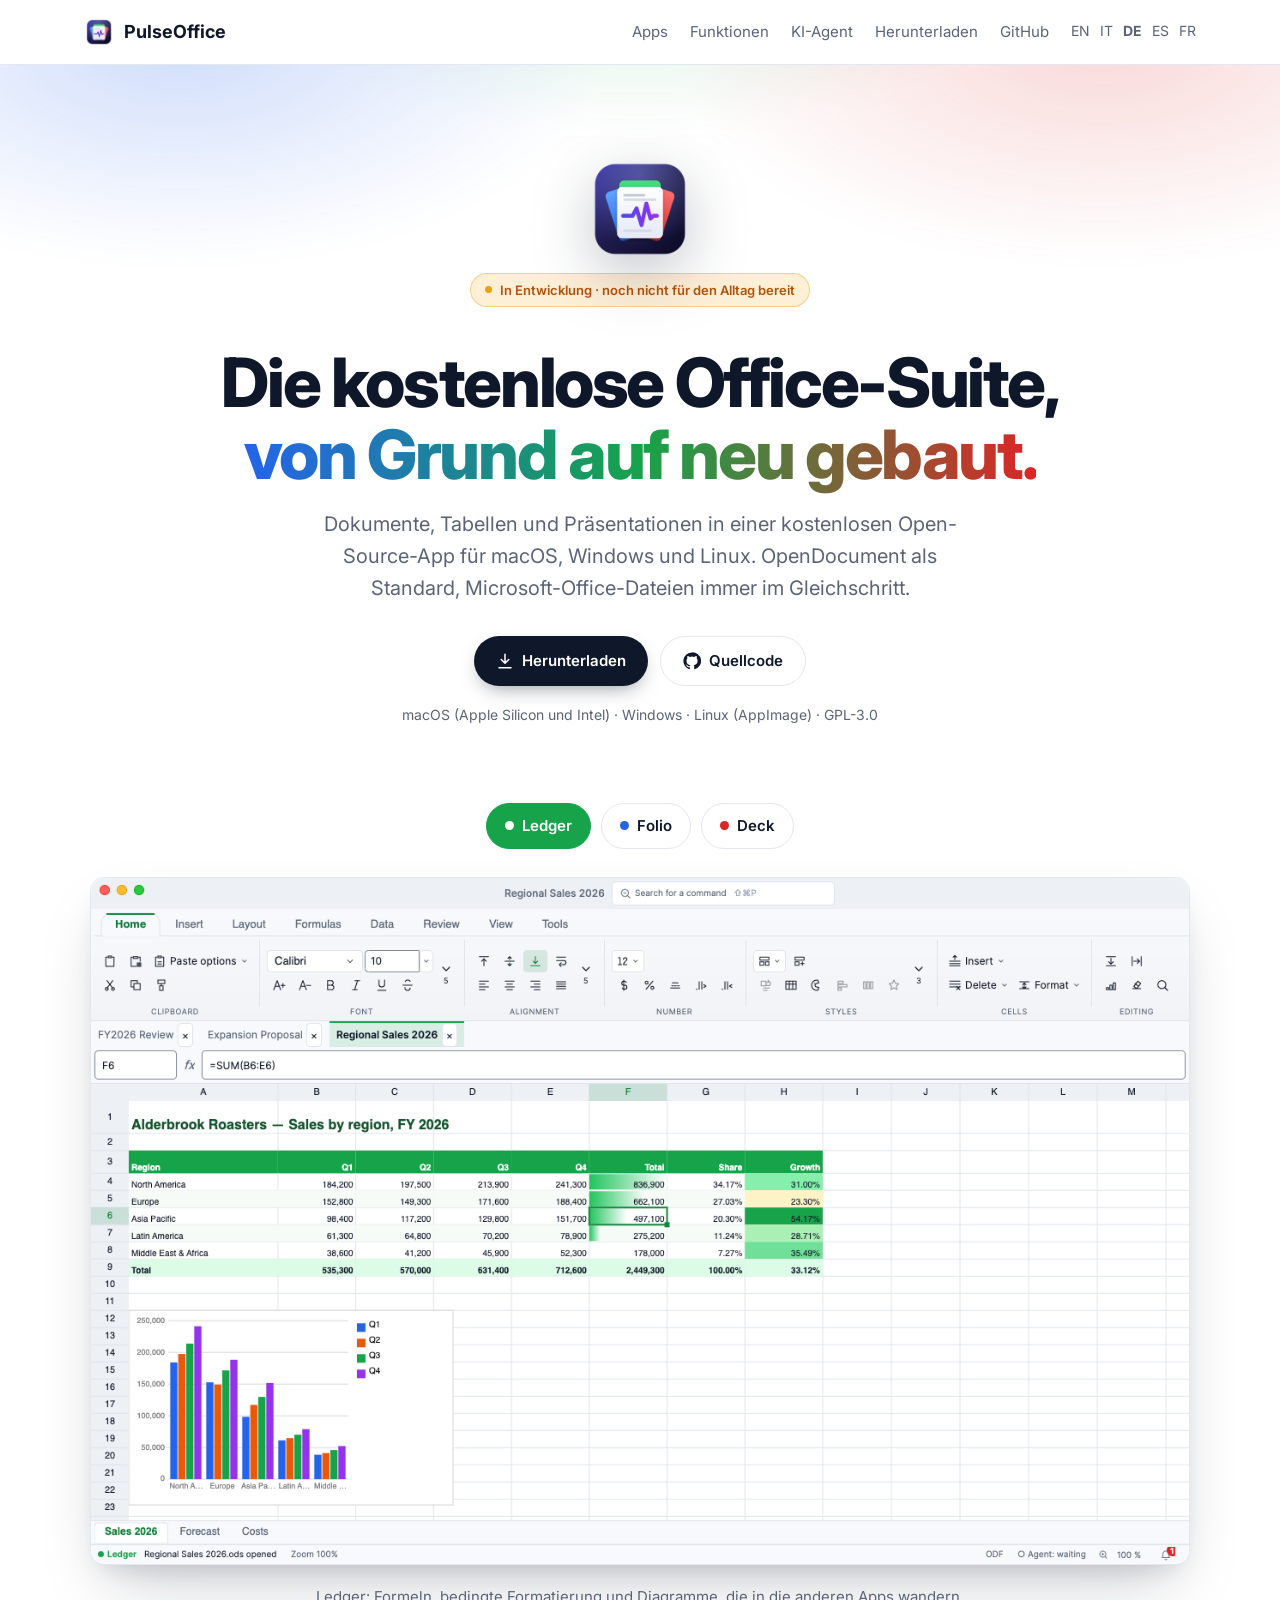
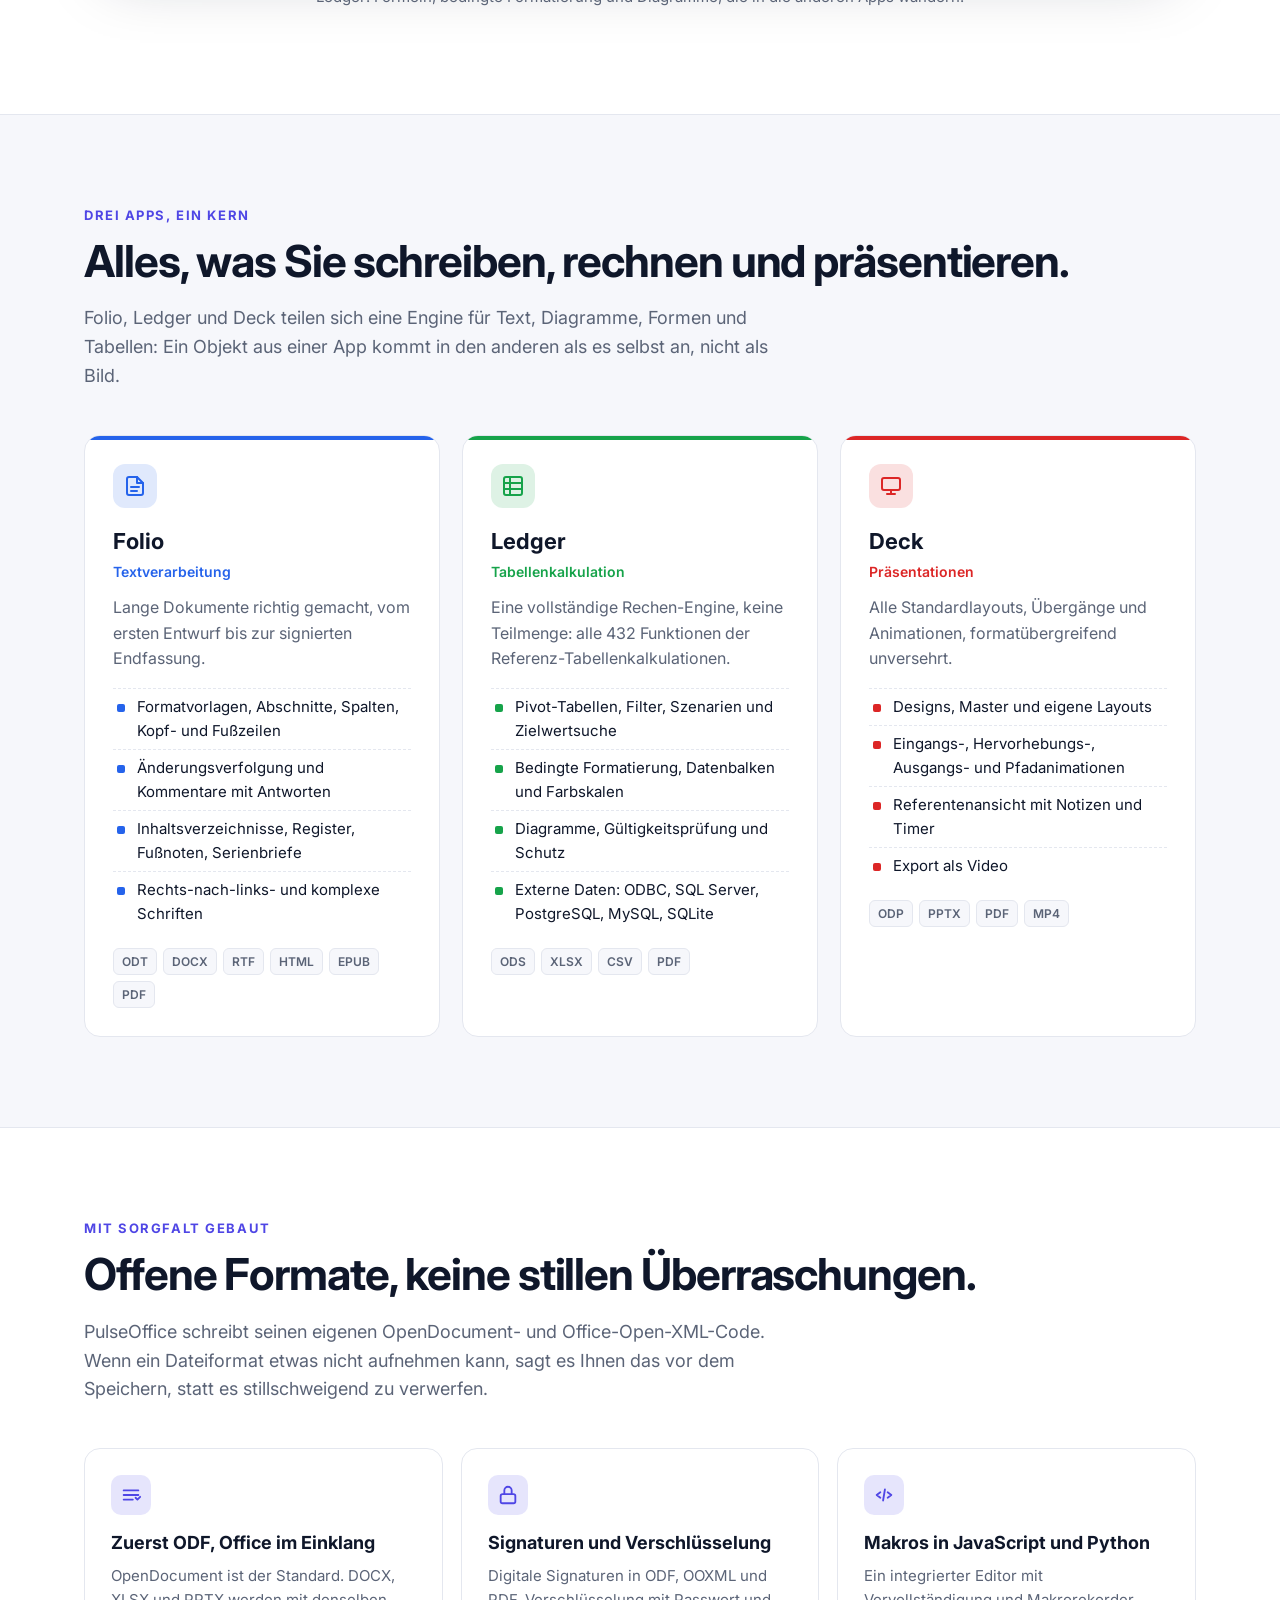
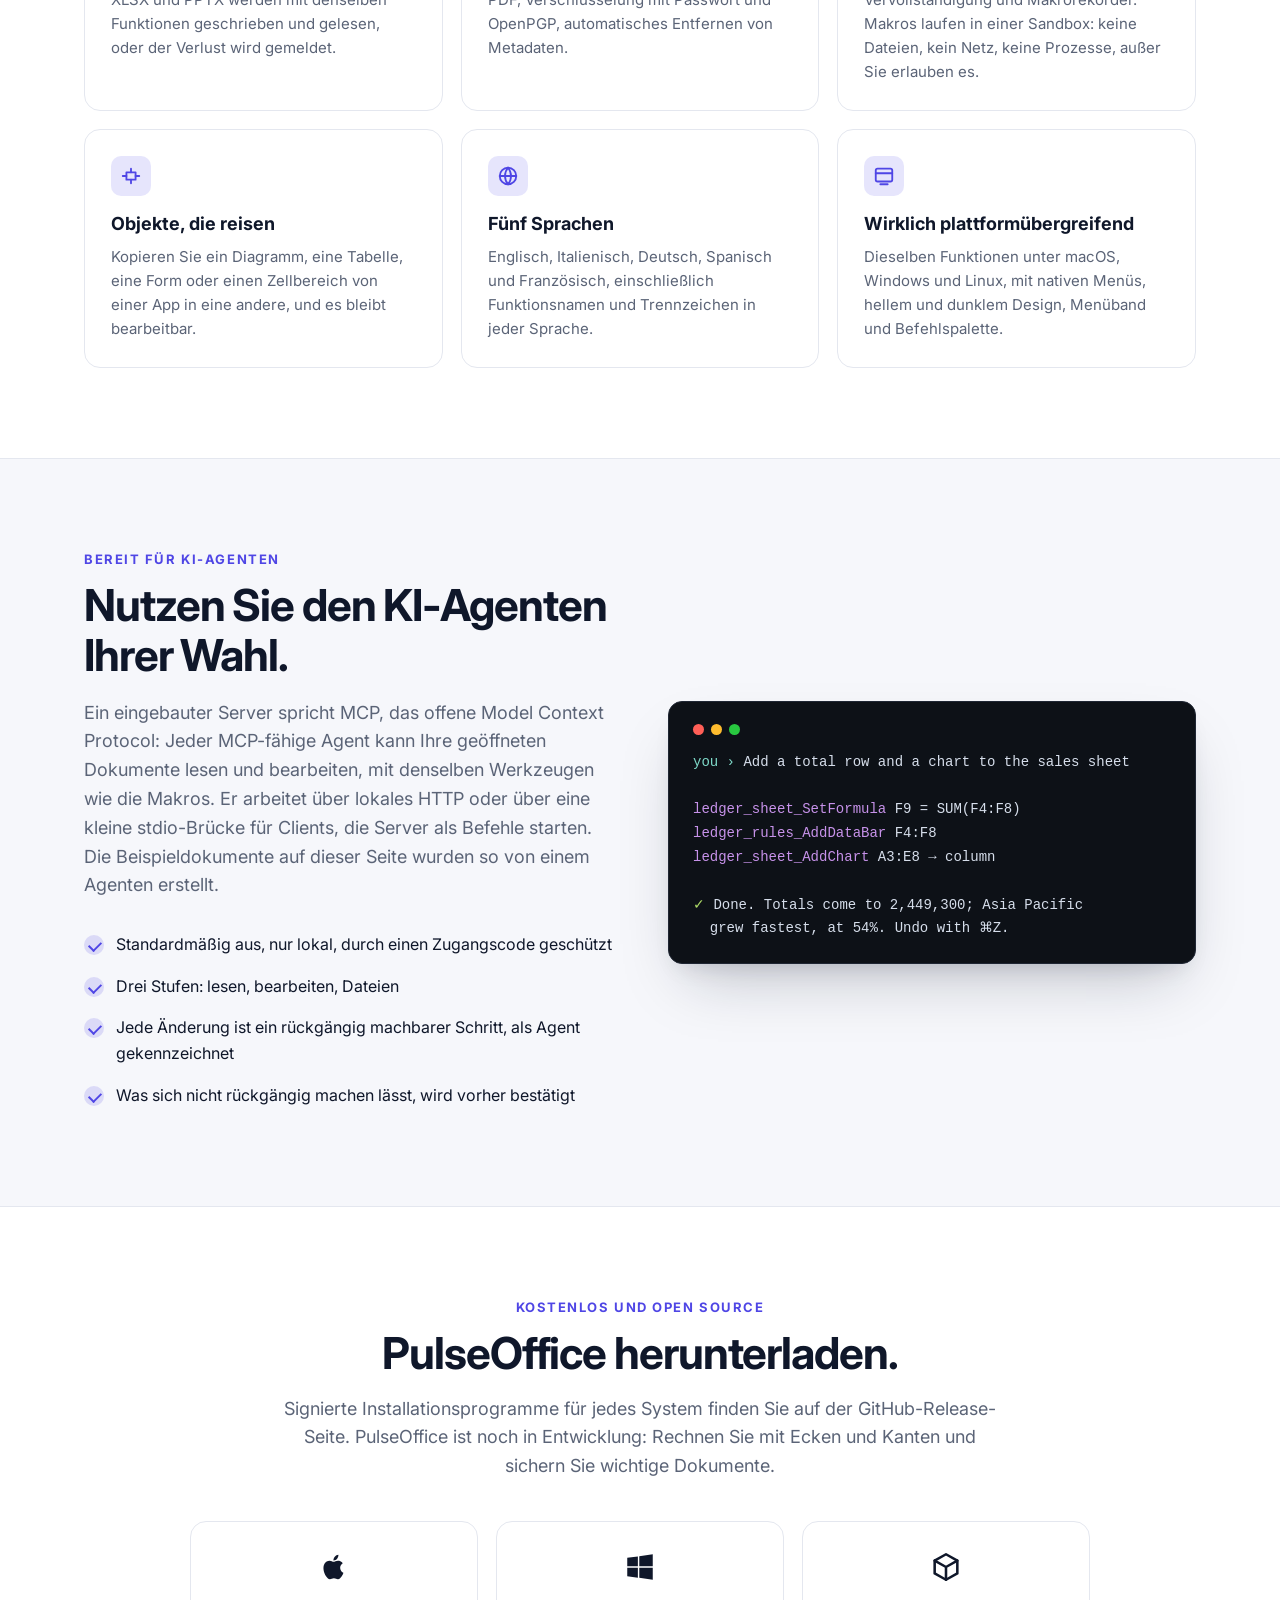
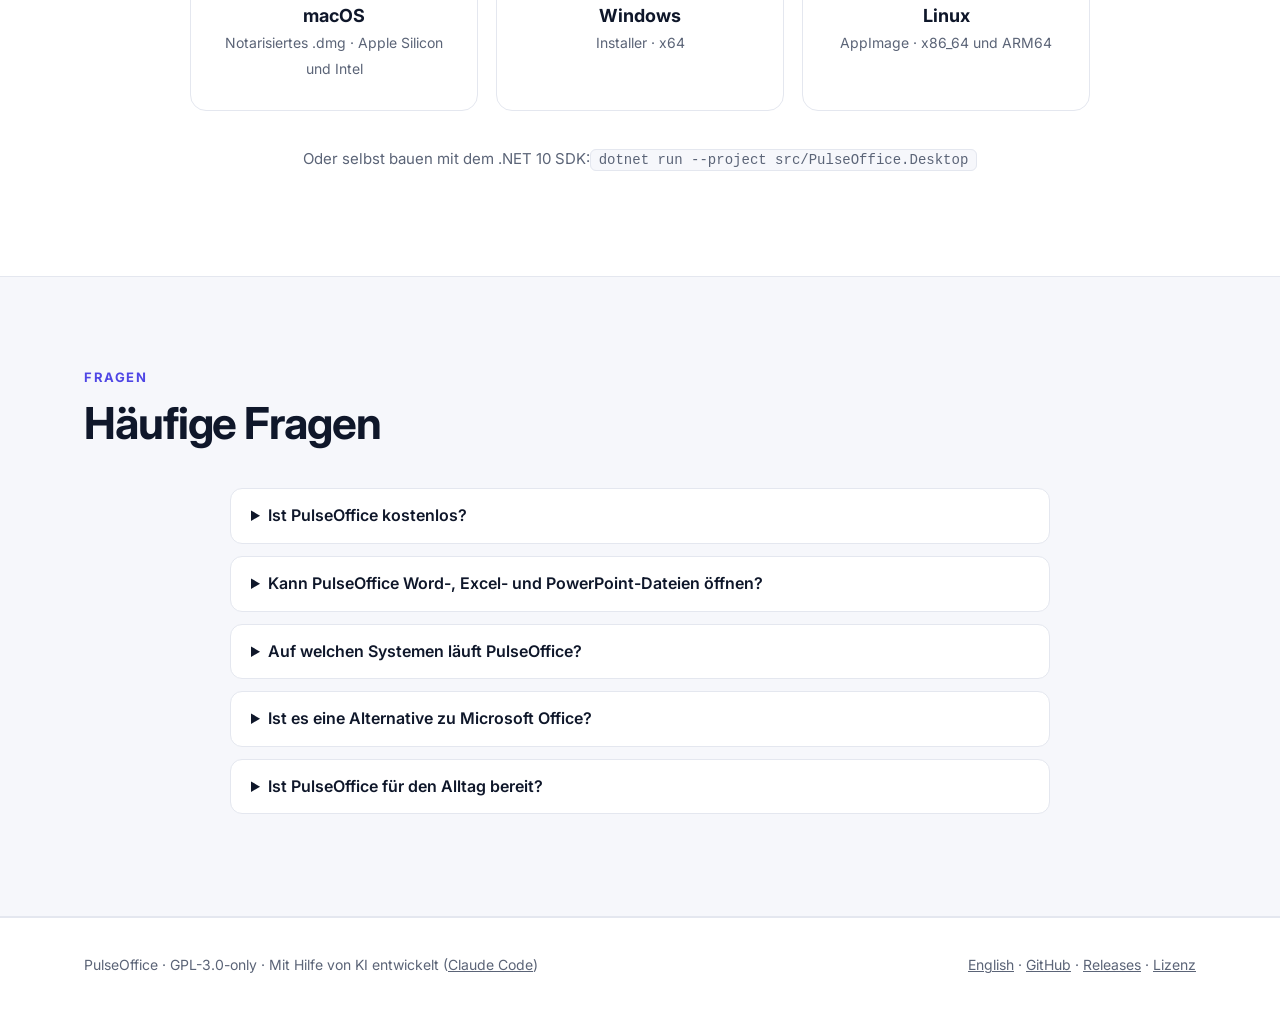
==== de/index.html @ a12d0c80 "Home page in all five interface languages: German, Spanish and French added, hreflang and language s" ====
<!doctype html>
<html lang="de">
<head>
<meta charset="utf-8">
<meta name="viewport" content="width=device-width, initial-scale=1">
<title>PulseOffice — Kostenlose Open-Source-Office-Suite für Linux, Windows und macOS</title>
<meta name="description" content="PulseOffice ist eine kostenlose Open-Source-Office-Suite für Linux, Windows und macOS: Textverarbeitung, Tabellenkalkulation und Präsentationen, die ODT, ODS, ODP, DOCX, XLSX und PPTX öffnen und speichern. Eine moderne Alternative zu Microsoft Office.">
<link rel="canonical" href="https://pulseoffice.github.io/de/">
<link rel="alternate" hreflang="en" href="https://pulseoffice.github.io/">
<link rel="alternate" hreflang="it" href="https://pulseoffice.github.io/it/">
<link rel="alternate" hreflang="de" href="https://pulseoffice.github.io/de/">
<link rel="alternate" hreflang="es" href="https://pulseoffice.github.io/es/">
<link rel="alternate" hreflang="fr" href="https://pulseoffice.github.io/fr/">
<link rel="alternate" hreflang="x-default" href="https://pulseoffice.github.io/">
<meta name="theme-color" content="#4f46e5">
<meta property="og:type" content="website">
<meta property="og:site_name" content="PulseOffice">
<meta property="og:url" content="https://pulseoffice.github.io/de/">
<meta property="og:title" content="PulseOffice — Kostenlose Open-Source-Office-Suite">
<meta property="og:description" content="Dokumente, Tabellen und Präsentationen für Linux, Windows und macOS. Öffnet und speichert ODF- und Microsoft-Office-Dateien.">
<meta property="og:image" content="https://pulseoffice.github.io/assets/ledger.png">
<meta property="og:image:width" content="1280">
<meta property="og:image:height" content="800">
<meta property="og:image:alt" content="Ledger, die Tabellenkalkulation von PulseOffice, mit Formeln, Datenbalken und einem Diagramm">
<meta property="og:locale" content="de_DE">
<meta property="og:locale:alternate" content="en_US">
<meta property="og:locale:alternate" content="it_IT">
<meta property="og:locale:alternate" content="es_ES">
<meta property="og:locale:alternate" content="fr_FR">
<meta name="twitter:card" content="summary_large_image">
<meta name="twitter:title" content="PulseOffice — Kostenlose Open-Source-Office-Suite">
<meta name="twitter:description" content="Dokumente, Tabellen und Präsentationen für Linux, Windows und macOS.">
<meta name="twitter:image" content="https://pulseoffice.github.io/assets/ledger.png">
<script type="application/ld+json">
{
  "@context": "https://schema.org",
  "@graph": [
    {
      "@type": "SoftwareApplication",
      "name": "PulseOffice",
      "url": "https://pulseoffice.github.io/",
      "applicationCategory": "BusinessApplication",
      "applicationSubCategory": "Office suite",
      "operatingSystem": "Linux, Windows, macOS",
      "description": "Free, open-source office suite with a word processor (Folio), a spreadsheet (Ledger) and a presentation app (Deck). Opens and saves ODT, ODS, ODP, DOCX, XLSX and PPTX.",
      "license": "https://www.gnu.org/licenses/gpl-3.0.html",
      "isAccessibleForFree": true,
      "offers": { "@type": "Offer", "price": "0", "priceCurrency": "EUR" },
      "downloadUrl": "https://github.com/pulseoffice/pulseoffice/releases/latest",
      "screenshot": ["https://pulseoffice.github.io/assets/ledger.png", "https://pulseoffice.github.io/assets/folio.png", "https://pulseoffice.github.io/assets/deck.png"],
      "image": "https://pulseoffice.github.io/assets/icon.png",
      "inLanguage": ["en", "it", "de", "es", "fr"],
      "featureList": ["Word processor", "Spreadsheet with 432 functions", "Presentations", "ODF and Office Open XML", "Macros in JavaScript and Python", "AI agent via MCP"],
      "codeRepository": "https://github.com/pulseoffice/pulseoffice"
    },
    {
      "@type": "WebSite",
      "name": "PulseOffice",
      "url": "https://pulseoffice.github.io/de/",
      "inLanguage": "de"
    },
    {
      "@type": "FAQPage",
      "mainEntity": [
        { "@type": "Question", "name": "Ist PulseOffice kostenlos?", "acceptedAnswer": { "@type": "Answer", "text": "Ja. PulseOffice ist kostenlos und Open Source unter der Lizenz GPL-3.0, ohne Abonnement und ohne Konto." } },
        { "@type": "Question", "name": "Kann PulseOffice Word-, Excel- und PowerPoint-Dateien öffnen?", "acceptedAnswer": { "@type": "Answer", "text": "Ja. Es öffnet und speichert DOCX, XLSX und PPTX sowie die OpenDocument-Formate ODT, ODS und ODP und warnt vor dem Speichern, wenn ein Format etwas nicht aufnehmen kann." } },
        { "@type": "Question", "name": "Auf welchen Systemen läuft PulseOffice?", "acceptedAnswer": { "@type": "Answer", "text": "Linux (AppImage für x86_64 und ARM64), Windows (x64-Installer) und macOS (Apple Silicon und Intel)." } },
        { "@type": "Question", "name": "Ist PulseOffice für den Alltag bereit?", "acceptedAnswer": { "@type": "Answer", "text": "Noch nicht. Es wird aktiv entwickelt: Probieren Sie es aus, melden Sie Probleme auf GitHub und sichern Sie wichtige Dokumente." } }
      ]
    }
  ]
}
</script>
<link rel="icon" type="image/png" href="/assets/icon.png">
<link rel="apple-touch-icon" href="/assets/icon.png">
<link rel="preconnect" href="https://fonts.googleapis.com">
<link rel="preconnect" href="https://fonts.gstatic.com" crossorigin>
<link href="https://fonts.googleapis.com/css2?family=Inter:wght@400;500;600;700;800&display=swap" rel="stylesheet">
<link rel="stylesheet" href="/assets/site.css">
</head>
<body>

<nav class="top">
  <div class="wrap">
    <a class="brand" href="/de/"><img src="/assets/icon.png" alt="">PulseOffice</a>
    <div class="links">
      <a href="#modules">Apps</a>
      <a href="#features" class="hide-sm">Funktionen</a>
      <a href="#agent" class="hide-sm">KI-Agent</a>
      <a href="#download">Herunterladen</a>
      <a href="https://github.com/pulseoffice/pulseoffice">GitHub</a>
      <span class="lang"><a href="/" hreflang="en" lang="en">EN</a><a href="/it/" hreflang="it" lang="it">IT</a><a href="/de/" hreflang="de" lang="de" aria-current="page">DE</a><a href="/es/" hreflang="es" lang="es">ES</a><a href="/fr/" hreflang="fr" lang="fr">FR</a></span>
    </div>
  </div>
</nav>

<header class="hero">
  <div class="wrap">
    <img class="logo" src="/assets/icon.png" width="112" height="112" alt="PulseOffice-Symbol">
    <div><span class="wip"><i></i>In Entwicklung · noch nicht für den Alltag bereit</span></div>
    <h1>Die kostenlose Office-Suite,<br><span class="grad">von Grund auf neu gebaut.</span></h1>
    <p class="lead">Dokumente, Tabellen und Präsentationen in einer kostenlosen Open-Source-App für macOS, Windows und Linux. OpenDocument als Standard, Microsoft-Office-Dateien immer im Gleichschritt.</p>
    <div class="actions">
      <a class="button primary" href="https://github.com/pulseoffice/pulseoffice/releases/latest">
        <svg viewBox="0 0 24 24" fill="none" stroke="currentColor" stroke-width="2" stroke-linecap="round" stroke-linejoin="round"><path d="M12 3v12m0 0l-5-5m5 5l5-5M4 21h16"/></svg>Herunterladen</a>
      <a class="button ghost" href="https://github.com/pulseoffice/pulseoffice">
        <svg viewBox="0 0 24 24" fill="currentColor"><path d="M12 .5a11.5 11.5 0 00-3.64 22.41c.58.1.79-.25.79-.56v-2c-3.2.7-3.88-1.37-3.88-1.37-.52-1.33-1.28-1.69-1.28-1.69-1.05-.71.08-.7.08-.7 1.16.08 1.77 1.2 1.77 1.2 1.03 1.77 2.7 1.26 3.36.96.1-.75.4-1.26.73-1.55-2.55-.29-5.24-1.28-5.24-5.69 0-1.26.45-2.29 1.19-3.1-.12-.29-.52-1.46.11-3.05 0 0 .97-.31 3.17 1.18a11 11 0 015.78 0c2.2-1.49 3.17-1.18 3.17-1.18.63 1.59.23 2.76.11 3.05.74.81 1.19 1.84 1.19 3.1 0 4.42-2.7 5.4-5.26 5.68.41.36.78 1.06.78 2.14v3.17c0 .31.21.67.8.56A11.5 11.5 0 0012 .5z"/></svg>Quellcode</a>
    </div>
    <div class="platforms">macOS (Apple Silicon und Intel) · Windows · Linux (AppImage) · GPL-3.0</div>
  </div>
</header>

<div class="showcase">
  <div class="wrap">
    <div class="tabs" role="tablist">
      <button class="tab" role="tab" style="--c: var(--ledger)" aria-selected="true" data-shot="ledger"><span class="dot"></span>Ledger</button>
      <button class="tab" role="tab" style="--c: var(--folio)" aria-selected="false" data-shot="folio"><span class="dot"></span>Folio</button>
      <button class="tab" role="tab" style="--c: var(--deck)" aria-selected="false" data-shot="deck"><span class="dot"></span>Deck</button>
    </div>
    <div class="frame"><img id="shot" src="/assets/ledger.png" width="1280" height="800" alt="Ledger mit einer Umsatztabelle nach Regionen, Formeln, Datenbalken, Farbskala und Säulendiagramm"></div>
    <p class="caption" id="caption">Ledger: Formeln, bedingte Formatierung und Diagramme, die in die anderen Apps wandern.</p>
  </div>
</div>

<section class="soft" id="modules">
  <div class="wrap">
    <div class="eyebrow">Drei Apps, ein Kern</div>
    <h2>Alles, was Sie schreiben, rechnen und präsentieren.</h2>
    <p class="intro">Folio, Ledger und Deck teilen sich eine Engine für Text, Diagramme, Formen und Tabellen: Ein Objekt aus einer App kommt in den anderen als es selbst an, nicht als Bild.</p>
    <div class="modules">
      <article class="module" style="--c: var(--folio)">
        <div class="badge"><svg viewBox="0 0 24 24" fill="none" stroke="currentColor" stroke-width="2" stroke-linecap="round" stroke-linejoin="round"><path d="M14 3H6a2 2 0 00-2 2v14a2 2 0 002 2h12a2 2 0 002-2V9z"/><path d="M14 3v6h6M8 13h8M8 17h6"/></svg></div>
        <h3>Folio</h3>
        <div class="kind">Textverarbeitung</div>
        <p>Lange Dokumente richtig gemacht, vom ersten Entwurf bis zur signierten Endfassung.</p>
        <ul>
          <li>Formatvorlagen, Abschnitte, Spalten, Kopf- und Fußzeilen</li>
          <li>Änderungsverfolgung und Kommentare mit Antworten</li>
          <li>Inhaltsverzeichnisse, Register, Fußnoten, Serienbriefe</li>
          <li>Rechts-nach-links- und komplexe Schriften</li>
        </ul>
        <div class="formats"><span>ODT</span><span>DOCX</span><span>RTF</span><span>HTML</span><span>EPUB</span><span>PDF</span></div>
      </article>
      <article class="module" style="--c: var(--ledger)">
        <div class="badge"><svg viewBox="0 0 24 24" fill="none" stroke="currentColor" stroke-width="2" stroke-linecap="round" stroke-linejoin="round"><rect x="3" y="3" width="18" height="18" rx="2"/><path d="M3 9h18M3 15h18M9 3v18"/></svg></div>
        <h3>Ledger</h3>
        <div class="kind">Tabellenkalkulation</div>
        <p>Eine vollständige Rechen-Engine, keine Teilmenge: alle 432 Funktionen der Referenz-Tabellenkalkulationen.</p>
        <ul>
          <li>Pivot-Tabellen, Filter, Szenarien und Zielwertsuche</li>
          <li>Bedingte Formatierung, Datenbalken und Farbskalen</li>
          <li>Diagramme, Gültigkeitsprüfung und Schutz</li>
          <li>Externe Daten: ODBC, SQL Server, PostgreSQL, MySQL, SQLite</li>
        </ul>
        <div class="formats"><span>ODS</span><span>XLSX</span><span>CSV</span><span>PDF</span></div>
      </article>
      <article class="module" style="--c: var(--deck)">
        <div class="badge"><svg viewBox="0 0 24 24" fill="none" stroke="currentColor" stroke-width="2" stroke-linecap="round" stroke-linejoin="round"><rect x="3" y="4" width="18" height="12" rx="2"/><path d="M12 16v4M8 20h8"/></svg></div>
        <h3>Deck</h3>
        <div class="kind">Präsentationen</div>
        <p>Alle Standardlayouts, Übergänge und Animationen, formatübergreifend unversehrt.</p>
        <ul>
          <li>Designs, Master und eigene Layouts</li>
          <li>Eingangs-, Hervorhebungs-, Ausgangs- und Pfadanimationen</li>
          <li>Referentenansicht mit Notizen und Timer</li>
          <li>Export als Video</li>
        </ul>
        <div class="formats"><span>ODP</span><span>PPTX</span><span>PDF</span><span>MP4</span></div>
      </article>
    </div>
  </div>
</section>

<section id="features">
  <div class="wrap">
    <div class="eyebrow">Mit Sorgfalt gebaut</div>
    <h2>Offene Formate, keine stillen Überraschungen.</h2>
    <p class="intro">PulseOffice schreibt seinen eigenen OpenDocument- und Office-Open-XML-Code. Wenn ein Dateiformat etwas nicht aufnehmen kann, sagt es Ihnen das vor dem Speichern, statt es stillschweigend zu verwerfen.</p>
    <div class="features">
      <div class="feature">
        <div class="icon"><svg viewBox="0 0 24 24" fill="none" stroke="currentColor" stroke-width="2" stroke-linecap="round" stroke-linejoin="round"><path d="M4 7h16M4 12h16M4 17h10"/><path d="M17 15l2 2 3-3"/></svg></div>
        <h3>Zuerst ODF, Office im Einklang</h3>
        <p>OpenDocument ist der Standard. DOCX, XLSX und PPTX werden mit denselben Funktionen geschrieben und gelesen, oder der Verlust wird gemeldet.</p>
      </div>
      <div class="feature">
        <div class="icon"><svg viewBox="0 0 24 24" fill="none" stroke="currentColor" stroke-width="2" stroke-linecap="round" stroke-linejoin="round"><rect x="4" y="11" width="16" height="10" rx="2"/><path d="M8 11V7a4 4 0 018 0v4"/></svg></div>
        <h3>Signaturen und Verschlüsselung</h3>
        <p>Digitale Signaturen in ODF, OOXML und PDF, Verschlüsselung mit Passwort und OpenPGP, automatisches Entfernen von Metadaten.</p>
      </div>
      <div class="feature">
        <div class="icon"><svg viewBox="0 0 24 24" fill="none" stroke="currentColor" stroke-width="2" stroke-linecap="round" stroke-linejoin="round"><path d="M8 9l-4 3 4 3M16 9l4 3-4 3M13 6l-2 12"/></svg></div>
        <h3>Makros in JavaScript und Python</h3>
        <p>Ein integrierter Editor mit Vervollständigung und Makrorekorder. Makros laufen in einer Sandbox: keine Dateien, kein Netz, keine Prozesse, außer Sie erlauben es.</p>
      </div>
      <div class="feature">
        <div class="icon"><svg viewBox="0 0 24 24" fill="none" stroke="currentColor" stroke-width="2" stroke-linecap="round" stroke-linejoin="round"><path d="M7 8h10v8H7z"/><path d="M3 12h4M17 12h4M12 4v4M12 16v4"/></svg></div>
        <h3>Objekte, die reisen</h3>
        <p>Kopieren Sie ein Diagramm, eine Tabelle, eine Form oder einen Zellbereich von einer App in eine andere, und es bleibt bearbeitbar.</p>
      </div>
      <div class="feature">
        <div class="icon"><svg viewBox="0 0 24 24" fill="none" stroke="currentColor" stroke-width="2" stroke-linecap="round" stroke-linejoin="round"><circle cx="12" cy="12" r="9"/><path d="M3 12h18M12 3a14 14 0 010 18M12 3a14 14 0 000 18"/></svg></div>
        <h3>Fünf Sprachen</h3>
        <p>Englisch, Italienisch, Deutsch, Spanisch und Französisch, einschließlich Funktionsnamen und Trennzeichen in jeder Sprache.</p>
      </div>
      <div class="feature">
        <div class="icon"><svg viewBox="0 0 24 24" fill="none" stroke="currentColor" stroke-width="2" stroke-linecap="round" stroke-linejoin="round"><rect x="3" y="4" width="18" height="14" rx="2"/><path d="M8 21h8M3 9h18"/></svg></div>
        <h3>Wirklich plattformübergreifend</h3>
        <p>Dieselben Funktionen unter macOS, Windows und Linux, mit nativen Menüs, hellem und dunklem Design, Menüband und Befehlspalette.</p>
      </div>
    </div>
  </div>
</section>

<section class="soft" id="agent">
  <div class="wrap split">
    <div>
      <div class="eyebrow">Bereit für KI-Agenten</div>
      <h2>Nutzen Sie den KI-Agenten Ihrer Wahl.</h2>
      <p class="intro">Ein eingebauter Server spricht MCP, das offene Model Context Protocol: Jeder MCP-fähige Agent kann Ihre geöffneten Dokumente lesen und bearbeiten, mit denselben Werkzeugen wie die Makros. Er arbeitet über lokales HTTP oder über eine kleine stdio-Brücke für Clients, die Server als Befehle starten. Die Beispieldokumente auf dieser Seite wurden so von einem Agenten erstellt.</p>
      <ul class="checks">
        <li>Standardmäßig aus, nur lokal, durch einen Zugangscode geschützt</li>
        <li>Drei Stufen: lesen, bearbeiten, Dateien</li>
        <li>Jede Änderung ist ein rückgängig machbarer Schritt, als Agent gekennzeichnet</li>
        <li>Was sich nicht rückgängig machen lässt, wird vorher bestätigt</li>
      </ul>
    </div>
    <div class="terminal" aria-label="Beispiel einer Agentensitzung">
      <div class="dots"><i></i><i></i><i></i></div>
      <div><span class="you">you ›</span> Add a total row and a chart to the sales sheet</div>
      <div class="dim">&nbsp;</div>
      <div><span class="tool">ledger_sheet_SetFormula</span> F9 = SUM(F4:F8)</div>
      <div><span class="tool">ledger_rules_AddDataBar</span> F4:F8</div>
      <div><span class="tool">ledger_sheet_AddChart</span> A3:E8 → column</div>
      <div class="dim">&nbsp;</div>
      <div><span class="ok">✓</span> Done. Totals come to 2,449,300; Asia Pacific</div>
      <div>&nbsp;&nbsp;grew fastest, at 54%. Undo with ⌘Z.</div>
    </div>
  </div>
</section>

<section class="download" id="download">
  <div class="wrap">
    <div class="eyebrow">Kostenlos und Open Source</div>
    <h2>PulseOffice herunterladen.</h2>
    <p class="intro" style="margin: 0 auto">Signierte Installationsprogramme für jedes System finden Sie auf der GitHub-Release-Seite. PulseOffice ist noch in Entwicklung: Rechnen Sie mit Ecken und Kanten und sichern Sie wichtige Dokumente.</p>
    <div class="cards">
      <a class="card" href="https://github.com/pulseoffice/pulseoffice/releases/latest">
        <svg viewBox="0 0 24 24" fill="currentColor"><path d="M16.37 12.6c-.02-2.2 1.8-3.26 1.88-3.31-1.03-1.5-2.62-1.7-3.18-1.73-1.35-.14-2.64.8-3.33.8-.69 0-1.74-.78-2.86-.76-1.47.02-2.83.86-3.59 2.17-1.53 2.66-.39 6.6 1.1 8.76.73 1.06 1.6 2.24 2.73 2.2 1.1-.05 1.51-.71 2.84-.71 1.32 0 1.7.71 2.86.69 1.18-.02 1.93-1.07 2.65-2.13.84-1.22 1.18-2.41 1.2-2.47-.03-.01-2.3-.88-2.3-3.51zM14.2 6.13c.6-.73 1.01-1.75.9-2.76-.87.04-1.92.58-2.54 1.31-.56.64-1.05 1.67-.92 2.66.97.08 1.96-.49 2.56-1.21z"/></svg>
        <strong>macOS</strong>
        <span>Notarisiertes .dmg · Apple Silicon und Intel</span>
      </a>
      <a class="card" href="https://github.com/pulseoffice/pulseoffice/releases/latest">
        <svg viewBox="0 0 24 24" fill="currentColor"><path d="M3 5.5l7.5-1v7H3zM11.5 4.4L21 3v8.5h-9.5zM3 12.5h7.5v7L3 18.5zM11.5 12.5H21V21l-9.5-1.4z"/></svg>
        <strong>Windows</strong>
        <span>Installer · x64</span>
      </a>
      <a class="card" href="https://github.com/pulseoffice/pulseoffice/releases/latest">
        <svg viewBox="0 0 24 24" fill="none" stroke="currentColor" stroke-width="1.8" stroke-linecap="round" stroke-linejoin="round"><path d="M12 3l8 4.5v9L12 21l-8-4.5v-9z"/><path d="M12 12l8-4.5M12 12v9M12 12L4 7.5"/></svg>
        <strong>Linux</strong>
        <span>AppImage · x86_64 und ARM64</span>
      </a>
    </div>
    <p class="build">Oder selbst bauen mit dem .NET 10 SDK:<code>dotnet run --project src/PulseOffice.Desktop</code></p>
  </div>
</section>

<section class="soft" id="faq">
  <div class="wrap">
    <div class="eyebrow">Fragen</div>
    <h2>Häufige Fragen</h2>
    <div class="faq">
      <details><summary>Ist PulseOffice kostenlos?</summary><p>Ja. PulseOffice ist kostenlos und Open Source unter der Lizenz GPL-3.0, ohne Abonnement und ohne Konto.</p></details>
      <details><summary>Kann PulseOffice Word-, Excel- und PowerPoint-Dateien öffnen?</summary><p>Ja. Es öffnet und speichert DOCX, XLSX und PPTX sowie die OpenDocument-Formate ODT, ODS und ODP und warnt vor dem Speichern, wenn ein Format etwas nicht aufnehmen kann.</p></details>
      <details><summary>Auf welchen Systemen läuft PulseOffice?</summary><p>Linux (AppImage für x86_64 und ARM64), Windows (x64-Installer) und macOS (Apple Silicon und Intel).</p></details>
      <details><summary>Ist es eine Alternative zu Microsoft Office?</summary><p>Das ist das Ziel: Dokumente, Tabellen und Präsentationen mit denselben Dateiformaten, kostenlos und auf jedem System.</p></details>
      <details><summary>Ist PulseOffice für den Alltag bereit?</summary><p>Noch nicht. Es wird aktiv entwickelt: Probieren Sie es aus, melden Sie Probleme auf GitHub und sichern Sie wichtige Dokumente.</p></details>
    </div>
  </div>
</section>

<footer>
  <div class="wrap">
    <div>PulseOffice · GPL-3.0-only · Mit Hilfe von KI entwickelt (<a href="https://claude.com/claude-code">Claude Code</a>)</div>
    <div><a href="/">English</a> · <a href="https://github.com/pulseoffice/pulseoffice">GitHub</a> · <a href="https://github.com/pulseoffice/pulseoffice/releases">Releases</a> · <a href="https://github.com/pulseoffice/pulseoffice/blob/main/LICENSE">Lizenz</a></div>
  </div>
</footer>

<script>
const captions = {
  ledger: "Ledger: Formeln, bedingte Formatierung und Diagramme, die in die anderen Apps wandern.",
  folio: "Folio: Formatvorlagen, Listen und Tabellen in einem Angebot, bereit zum Teilen als ODT, DOCX oder PDF.",
  deck: "Deck: Designs, Master, Übergänge und Referentenansicht.",
};
const alts = {
  ledger: "Ledger mit einer Umsatztabelle nach Regionen, Formeln, Datenbalken, Farbskala und Säulendiagramm",
  folio: "Folio mit einem Geschäftsangebot mit Titel, Überschriften und Text",
  deck: "Deck mit einer dunklen Titelfolie, der Folienliste und dem Übergangsbereich",
};
const shot = document.getElementById("shot");
const caption = document.getElementById("caption");
for (const tab of document.querySelectorAll(".tab")) {
  tab.addEventListener("click", () => {
    for (const other of document.querySelectorAll(".tab")) other.setAttribute("aria-selected", String(other === tab));
    shot.src = `/assets/${tab.dataset.shot}.png`;
    shot.alt = alts[tab.dataset.shot];
    caption.textContent = captions[tab.dataset.shot];
  });
}
</script>
</body>
</html>
---- assets/site.css ----
:root {
  --bg: #ffffff;
  --bg-soft: #f6f7fb;
  --surface: #ffffff;
  --text: #0f172a;
  --muted: #5b6477;
  --line: #e4e7ef;
  --folio: #2563eb;
  --ledger: #16a34a;
  --deck: #dc2626;
  --accent: #4f46e5;
  --shadow: 0 30px 60px -20px rgba(15, 23, 42, .25), 0 12px 24px -12px rgba(15, 23, 42, .15);
  --radius: 16px;
}
@media (prefers-color-scheme: dark) {
  :root:not([data-theme="light"]) {
    --bg: #0b0f19;
    --bg-soft: #111726;
    --surface: #151c2c;
    --text: #e8ecf5;
    --muted: #9aa3b7;
    --line: #232c40;
    --accent: #818cf8;
    --shadow: 0 30px 60px -20px rgba(0, 0, 0, .7), 0 12px 24px -12px rgba(0, 0, 0, .5);
  }
}
:root[data-theme="dark"] {
  --bg: #0b0f19;
  --bg-soft: #111726;
  --surface: #151c2c;
  --text: #e8ecf5;
  --muted: #9aa3b7;
  --line: #232c40;
  --accent: #818cf8;
  --shadow: 0 30px 60px -20px rgba(0, 0, 0, .7), 0 12px 24px -12px rgba(0, 0, 0, .5);
}
* { box-sizing: border-box; }
html { scroll-behavior: smooth; }
body {
  margin: 0;
  background: var(--bg);
  color: var(--text);
  font-family: Inter, system-ui, -apple-system, "Segoe UI", sans-serif;
  line-height: 1.6;
  -webkit-font-smoothing: antialiased;
}
a { color: inherit; }
.wrap { max-width: 1160px; margin: 0 auto; padding: 0 24px; }

nav.top {
  position: sticky; top: 0; z-index: 10;
  background: color-mix(in srgb, var(--bg) 82%, transparent);
  backdrop-filter: saturate(160%) blur(14px);
  border-bottom: 1px solid var(--line);
}
nav.top .wrap { display: flex; align-items: center; gap: 28px; height: 64px; }
.brand { display: flex; align-items: center; gap: 10px; font-weight: 700; font-size: 18px; text-decoration: none; }
.brand img { width: 30px; height: 30px; }
nav.top .links { display: flex; gap: 22px; margin-left: auto; font-size: 15px; }
nav.top .links a { text-decoration: none; color: var(--muted); }
nav.top .links a:hover { color: var(--text); }

.button {
  display: inline-flex; align-items: center; gap: 8px;
  padding: 12px 22px; border-radius: 999px;
  font-weight: 600; font-size: 15px; text-decoration: none;
  transition: transform .15s ease, box-shadow .15s ease;
}
.button:hover { transform: translateY(-1px); }
.button.primary { background: var(--text); color: var(--bg); box-shadow: 0 8px 20px -8px rgba(15,23,42,.5); }
.button.ghost { border: 1px solid var(--line); background: var(--surface); }
.button svg { width: 18px; height: 18px; }

header.hero { position: relative; overflow: hidden; padding: 88px 0 40px; text-align: center; }
header.hero::before {
  content: ""; position: absolute; inset: -40% -10% auto -10%; height: 640px; z-index: -1;
  background:
    radial-gradient(40% 50% at 20% 40%, color-mix(in srgb, var(--folio) 22%, transparent), transparent 70%),
    radial-gradient(40% 50% at 50% 20%, color-mix(in srgb, var(--ledger) 20%, transparent), transparent 70%),
    radial-gradient(40% 50% at 80% 40%, color-mix(in srgb, var(--deck) 18%, transparent), transparent 70%);
  filter: blur(10px);
}
.hero img.logo { width: 112px; height: 112px; filter: drop-shadow(0 18px 30px rgba(15,23,42,.25)); }
.hero h1 { font-size: clamp(40px, 6vw, 68px); line-height: 1.05; letter-spacing: -.035em; margin: 22px 0 18px; font-weight: 800; }
.hero h1 .grad {
  background: linear-gradient(90deg, var(--folio), var(--ledger) 50%, var(--deck));
  -webkit-background-clip: text; background-clip: text; color: transparent;
}
.hero p.lead { font-size: clamp(17px, 2vw, 20px); color: var(--muted); max-width: 680px; margin: 0 auto 32px; }
.hero .actions { display: flex; gap: 12px; justify-content: center; flex-wrap: wrap; }
.platforms { margin-top: 18px; font-size: 14px; color: var(--muted); }
.wip {
  display: inline-flex; align-items: center; gap: 8px; margin-bottom: 18px;
  padding: 6px 14px; border-radius: 999px; font-size: 13px; font-weight: 600;
  background: color-mix(in srgb, #f59e0b 16%, transparent); color: #b45309;
  border: 1px solid color-mix(in srgb, #f59e0b 40%, transparent);
}
@media (prefers-color-scheme: dark) { :root:not([data-theme="light"]) .wip { color: #fbbf24; } }
:root[data-theme="dark"] .wip { color: #fbbf24; }
.wip i { width: 7px; height: 7px; border-radius: 50%; background: #f59e0b; }

.showcase { padding: 36px 0 90px; }
.tabs { display: flex; justify-content: center; gap: 10px; margin-bottom: 28px; flex-wrap: wrap; }
.tab {
  border: 1px solid var(--line); background: var(--surface); color: var(--text);
  padding: 10px 18px; border-radius: 999px; font: inherit; font-weight: 600; font-size: 15px;
  cursor: pointer; display: inline-flex; align-items: center; gap: 8px;
}
.tab .dot { width: 9px; height: 9px; border-radius: 50%; background: var(--c); }
.tab[aria-selected="true"] { background: var(--c); border-color: var(--c); color: #fff; }
.tab[aria-selected="true"] .dot { background: #fff; }
.frame {
  border-radius: 14px; overflow: hidden; box-shadow: var(--shadow);
  border: 1px solid var(--line); background: var(--surface);
  max-width: 1100px; margin: 0 auto;
}
.frame img { display: block; width: 100%; height: auto; }
.caption { text-align: center; color: var(--muted); margin-top: 20px; font-size: 15px; min-height: 1.6em; }

section { padding: 90px 0; }
section.soft { background: var(--bg-soft); border-top: 1px solid var(--line); border-bottom: 1px solid var(--line); }
.eyebrow { text-transform: uppercase; letter-spacing: .12em; font-size: 13px; font-weight: 700; color: var(--accent); }
h2 { font-size: clamp(30px, 4vw, 44px); letter-spacing: -.025em; line-height: 1.15; margin: 10px 0 16px; }
.intro { color: var(--muted); font-size: 18px; max-width: 720px; }

.modules { display: grid; grid-template-columns: repeat(3, 1fr); gap: 22px; margin-top: 44px; }
.module {
  background: var(--surface); border: 1px solid var(--line); border-radius: var(--radius);
  padding: 28px; position: relative; overflow: hidden;
}
.module::after { content: ""; position: absolute; inset: 0 0 auto 0; height: 4px; background: var(--c); }
.module .badge {
  width: 44px; height: 44px; border-radius: 12px; display: grid; place-items: center;
  background: color-mix(in srgb, var(--c) 14%, transparent); color: var(--c); margin-bottom: 16px;
}
.module .badge svg { width: 24px; height: 24px; }
.module h3 { margin: 0 0 2px; font-size: 22px; }
.module .kind { color: var(--c); font-weight: 600; font-size: 14px; margin-bottom: 12px; }
.module p { color: var(--muted); margin: 0 0 16px; }
.module ul { margin: 0; padding: 0; list-style: none; font-size: 15px; }
.module li { padding: 6px 0 6px 24px; position: relative; border-top: 1px dashed var(--line); }
.module li::before { content: ""; position: absolute; left: 4px; top: 15px; width: 8px; height: 8px; border-radius: 2px; background: var(--c); }
.formats { display: flex; flex-wrap: wrap; gap: 6px; margin-top: 16px; }
.formats span { font-size: 12px; font-weight: 600; padding: 3px 8px; border-radius: 6px; background: var(--bg-soft); border: 1px solid var(--line); color: var(--muted); }

.features { display: grid; grid-template-columns: repeat(3, 1fr); gap: 18px; margin-top: 44px; }
.feature { padding: 26px; border-radius: var(--radius); background: var(--surface); border: 1px solid var(--line); }
.feature .icon { width: 40px; height: 40px; border-radius: 10px; display: grid; place-items: center; background: color-mix(in srgb, var(--accent) 14%, transparent); color: var(--accent); margin-bottom: 14px; }
.feature .icon svg { width: 22px; height: 22px; }
.feature h3 { margin: 0 0 6px; font-size: 18px; }
.feature p { margin: 0; color: var(--muted); font-size: 15px; }

.split { display: grid; grid-template-columns: 1fr 1fr; gap: 56px; align-items: center; }
.terminal {
  background: #0d1117; color: #d6deeb; border-radius: 14px; padding: 22px 24px;
  font: 14px/1.7 ui-monospace, "SF Mono", Menlo, Consolas, monospace; box-shadow: var(--shadow);
  overflow-x: auto; border: 1px solid #1f2633;
}
.terminal .dots { display: flex; gap: 7px; margin-bottom: 16px; }
.terminal .dots i { width: 11px; height: 11px; border-radius: 50%; background: #3a4150; }
.terminal .dots i:nth-child(1) { background: #ff5f57; }
.terminal .dots i:nth-child(2) { background: #febc2e; }
.terminal .dots i:nth-child(3) { background: #28c840; }
.terminal .you { color: #7fdbca; }
.terminal .tool { color: #c792ea; }
.terminal .ok { color: #addb67; }
.terminal .dim { color: #637777; }
.checks { list-style: none; padding: 0; margin: 24px 0 0; }
.checks li { padding: 8px 0 8px 32px; position: relative; }
.checks li::before {
  content: ""; position: absolute; left: 0; top: 11px; width: 20px; height: 20px; border-radius: 50%;
  background: color-mix(in srgb, var(--accent) 16%, transparent);
}
.checks li::after {
  content: ""; position: absolute; left: 7px; top: 15px; width: 6px; height: 10px;
  border: solid var(--accent); border-width: 0 2px 2px 0; transform: rotate(45deg);
}

.download { text-align: center; }
.download .cards { display: grid; grid-template-columns: repeat(3, 1fr); gap: 18px; margin: 40px auto 0; max-width: 900px; }
.download .card {
  padding: 28px 22px; border-radius: var(--radius); border: 1px solid var(--line); background: var(--surface);
  text-decoration: none; transition: transform .15s ease, border-color .15s ease;
}
.download .card:hover { transform: translateY(-3px); border-color: var(--accent); }
.download .card svg { width: 34px; height: 34px; margin-bottom: 10px; }
.download .card strong { display: block; font-size: 18px; }
.download .card span { color: var(--muted); font-size: 14px; }
.build { margin-top: 36px; color: var(--muted); font-size: 15px; }
.build code { background: var(--bg-soft); border: 1px solid var(--line); padding: 2px 8px; border-radius: 6px; font-size: 14px; }

footer { border-top: 1px solid var(--line); padding: 36px 0; color: var(--muted); font-size: 14px; }
footer .wrap { display: flex; gap: 20px; justify-content: space-between; flex-wrap: wrap; align-items: center; }
footer a { color: var(--muted); }

@media (max-width: 900px) {
  .modules, .features, .download .cards { grid-template-columns: 1fr; }
  .split { grid-template-columns: 1fr; gap: 32px; }
  nav.top .links a.hide-sm { display: none; }
}
@media (max-width: 560px) {
  .wrap { padding: 0 16px; }
  nav.top .links { gap: 14px; }
  header.hero { padding-top: 56px; }
  section { padding: 64px 0; }
}

.faq { max-width: 820px; margin: 40px auto 0; }
.faq details { border: 1px solid var(--line); border-radius: 12px; padding: 14px 20px; margin-bottom: 12px; background: var(--surface); }
.faq summary { font-weight: 600; cursor: pointer; }
.faq p { color: var(--muted); margin: 10px 0 0; }
.article { max-width: 780px; margin: 0 auto; padding: 64px 24px 90px; }
.article h1 { font-size: clamp(32px, 5vw, 48px); line-height: 1.1; letter-spacing: -.03em; margin: 12px 0 18px; }
.article h2 { font-size: clamp(24px, 3vw, 30px); margin-top: 44px; }
.article p, .article li { font-size: 17px; }
.article table { width: 100%; border-collapse: collapse; margin: 24px 0; font-size: 15px; }
.article th, .article td { border: 1px solid var(--line); padding: 10px 12px; text-align: left; vertical-align: top; }
.article th { background: var(--bg-soft); }
.lang { display: flex; gap: 10px; font-size: 14px; }
.lang a { text-decoration: none; color: var(--muted); }
.lang a[aria-current="page"] { color: var(--text); font-weight: 700; }
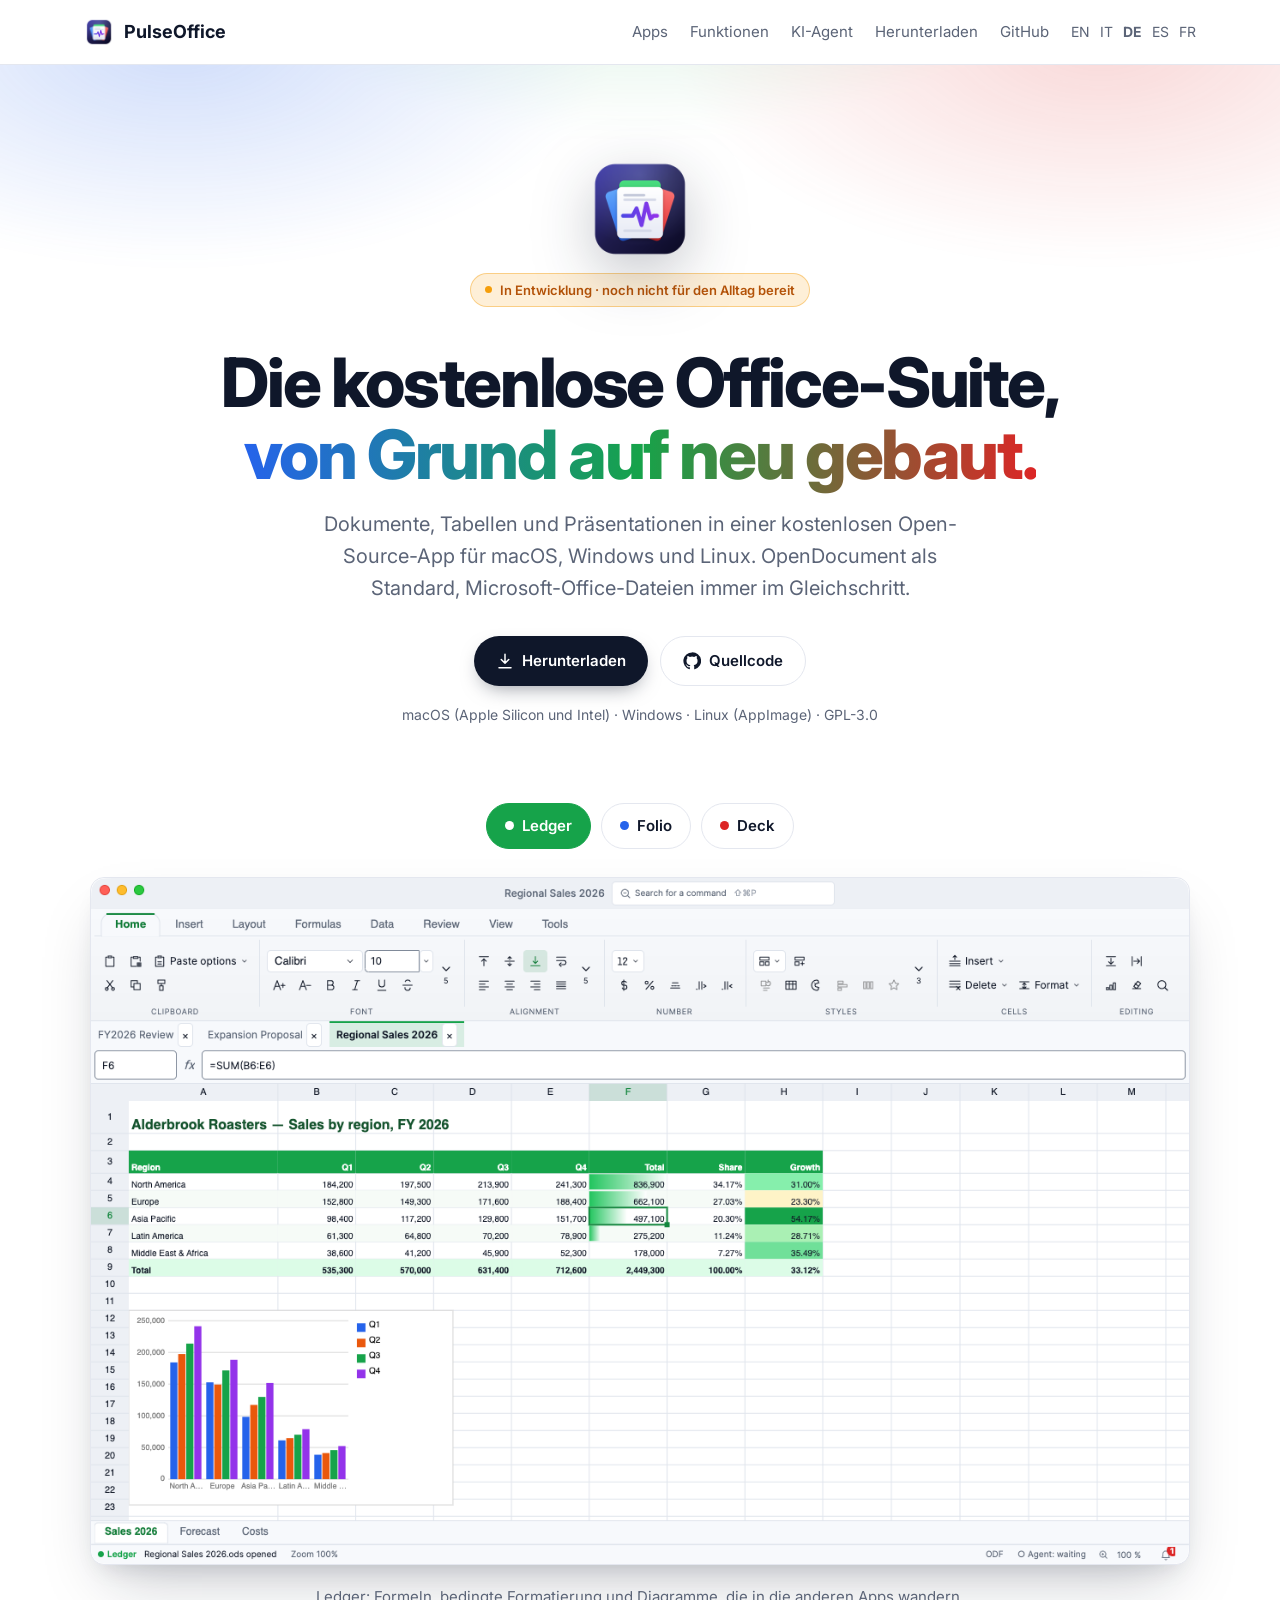
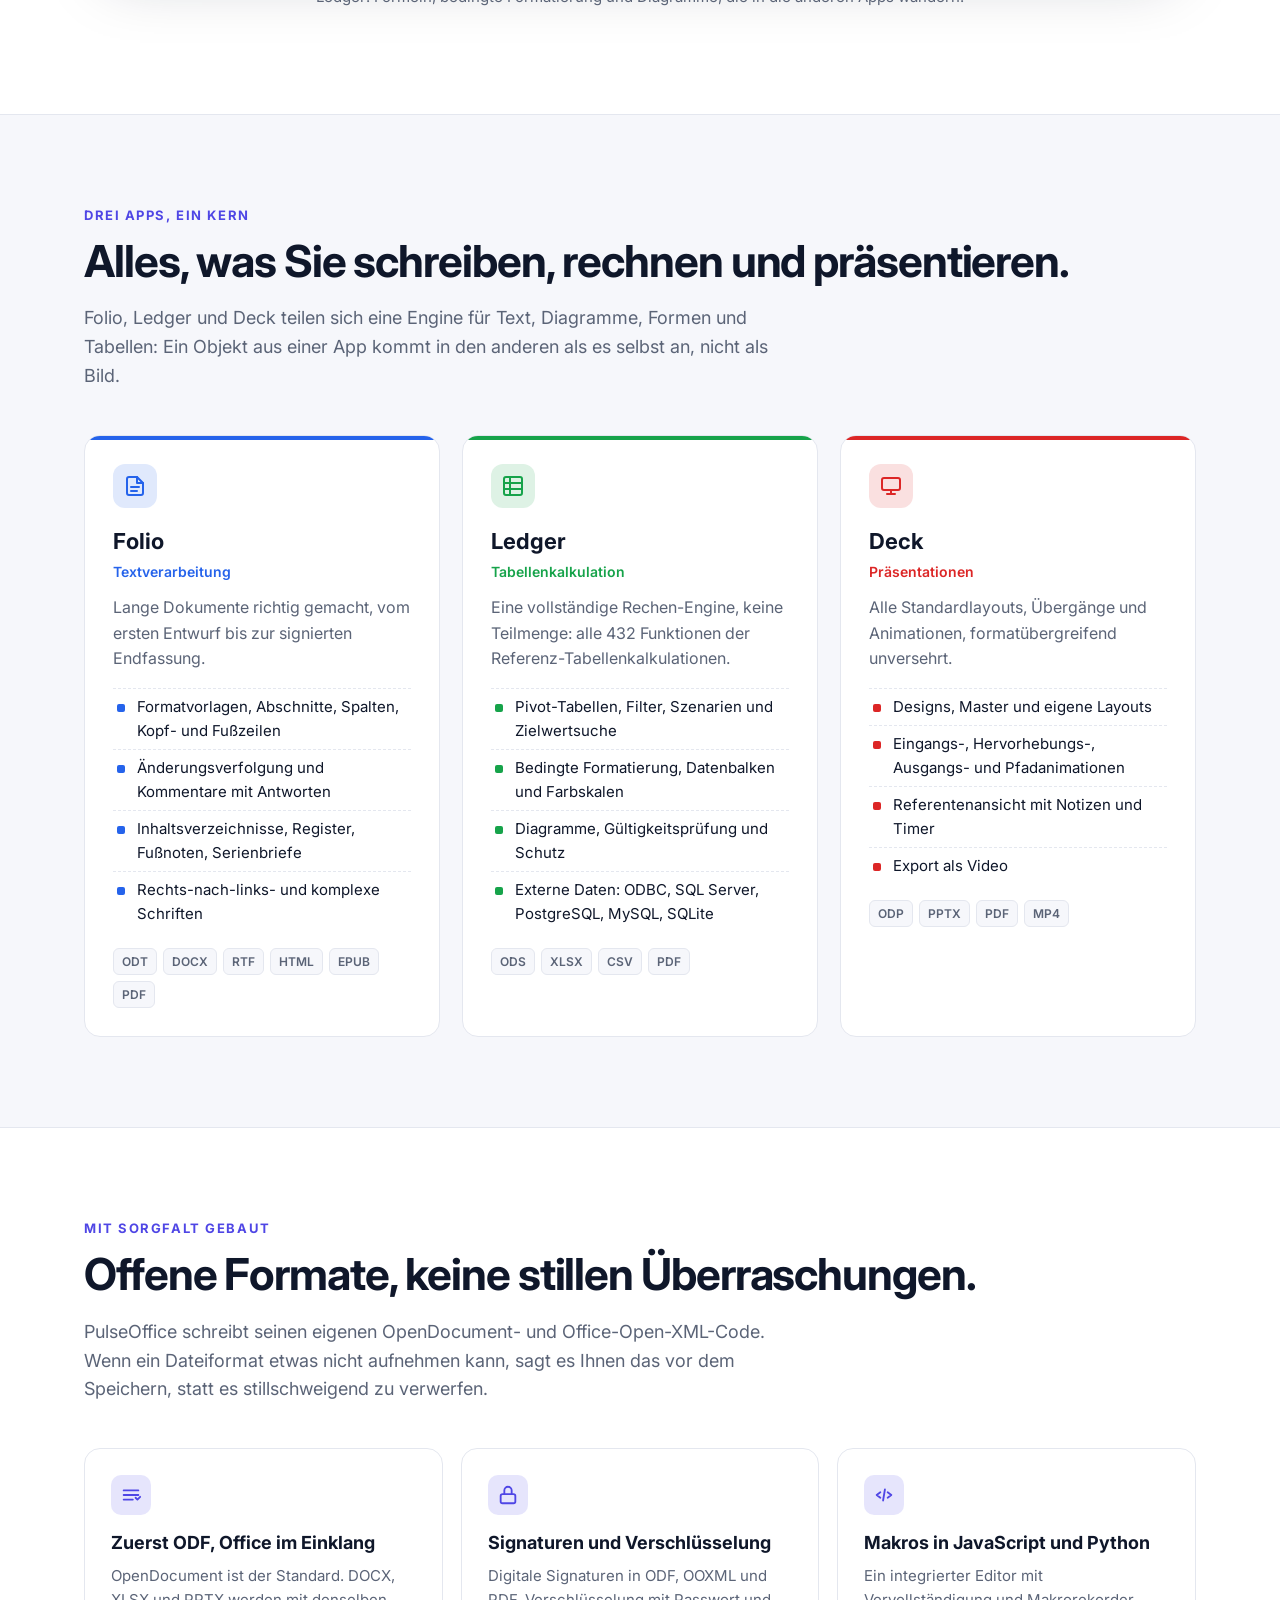
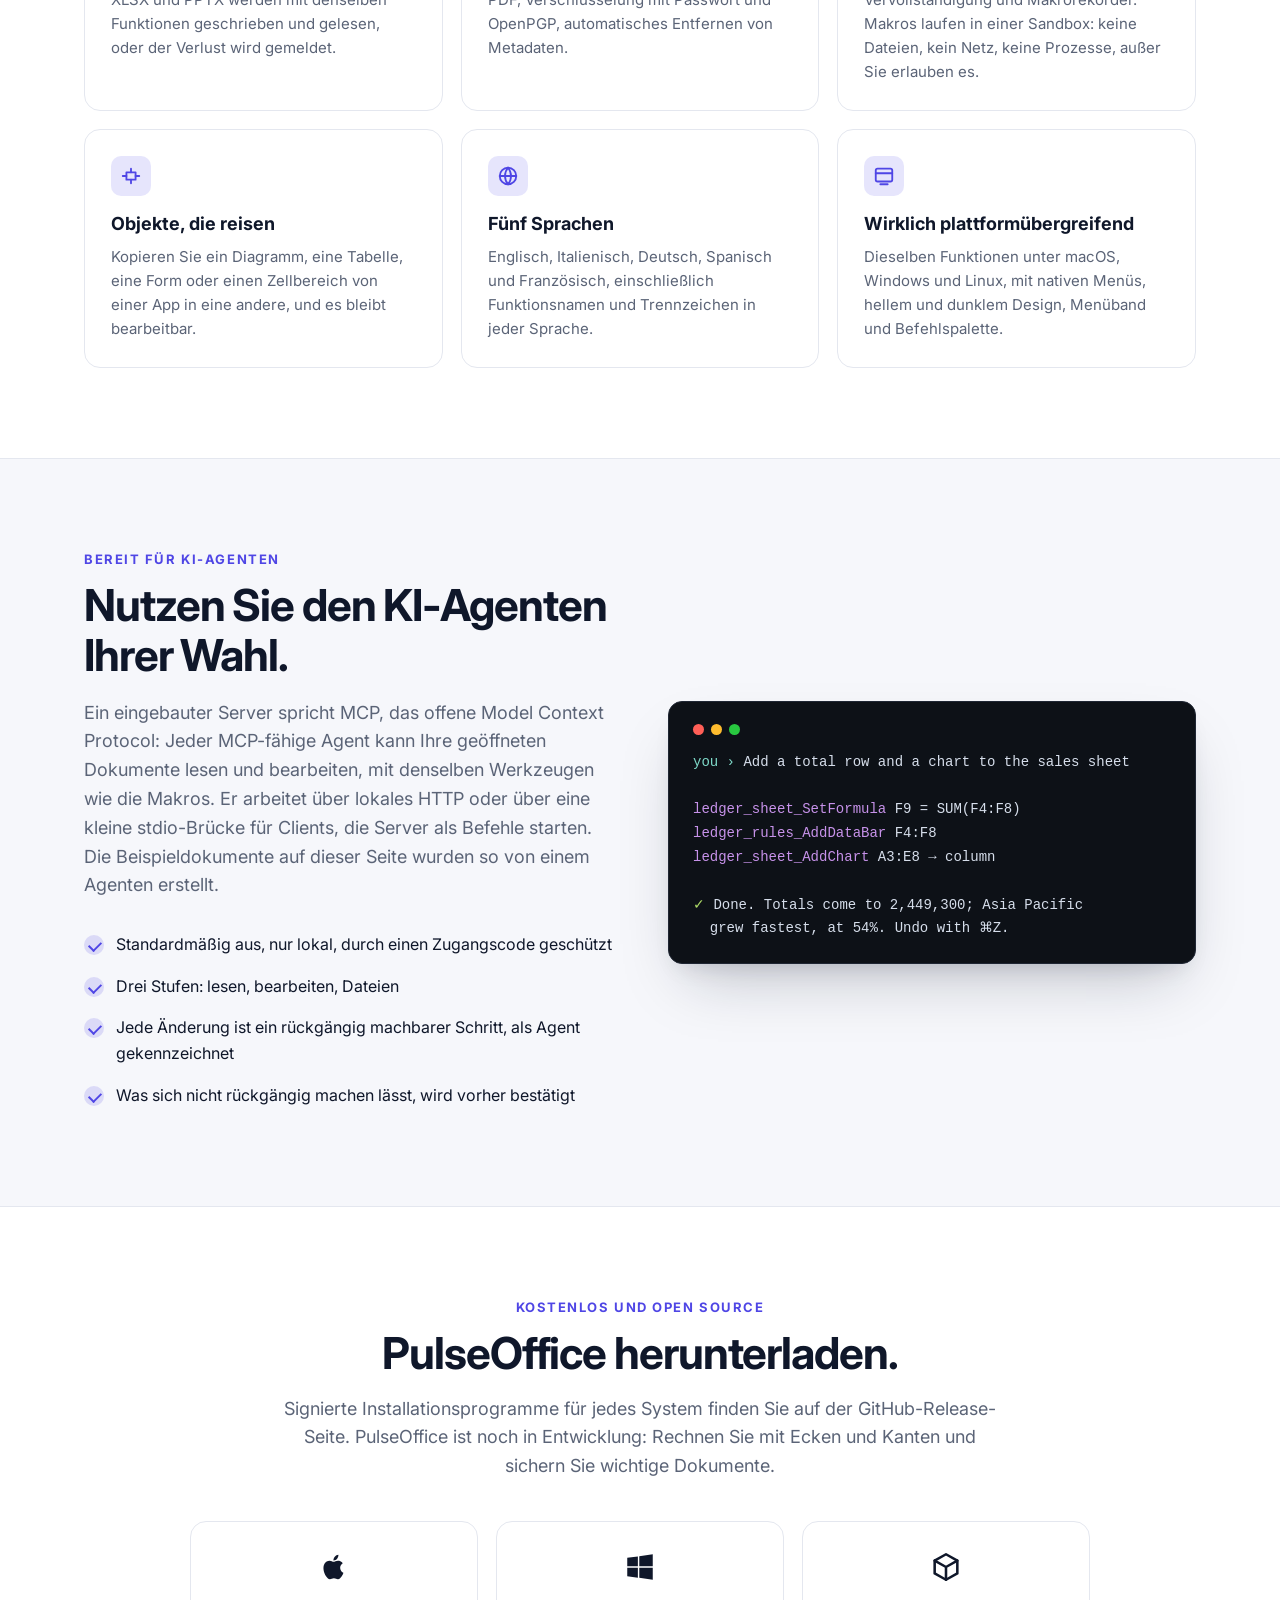
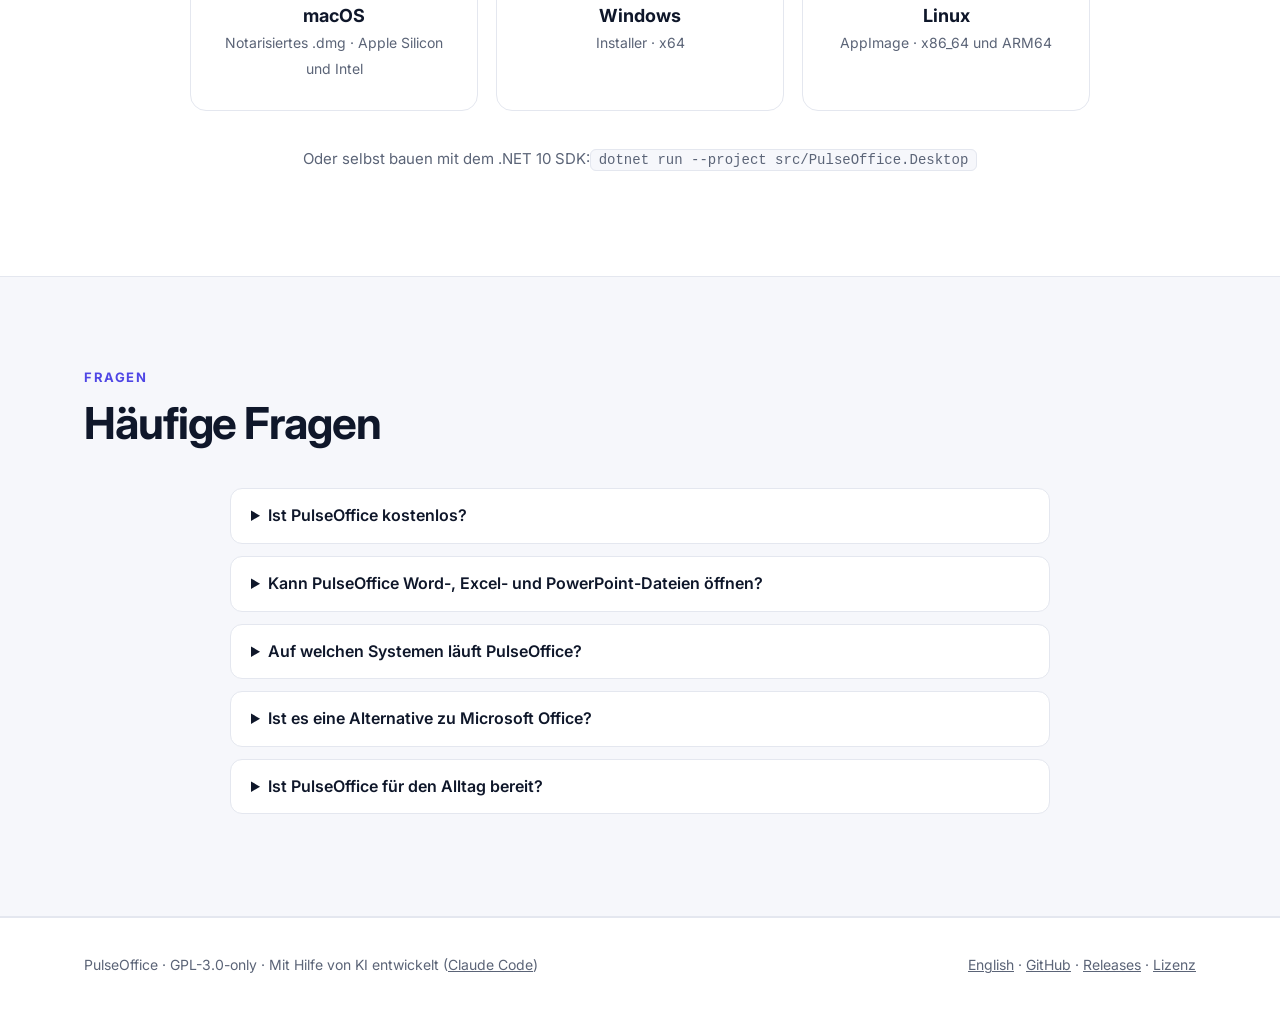
==== commit 64082045: "Move the language switch to the footer on narrow screens so the top bar fits on phones Co-Authored-B" ====
--- a/de/index.html
+++ b/de/index.html
@@ -84,7 +84,7 @@
   <div class="wrap">
     <a class="brand" href="/de/"><img src="/assets/icon.png" alt="">PulseOffice</a>
     <div class="links">
-      <a href="#modules">Apps</a>
+      <a href="#modules" class="hide-xs">Apps</a>
       <a href="#features" class="hide-sm">Funktionen</a>
       <a href="#agent" class="hide-sm">KI-Agent</a>
       <a href="#download">Herunterladen</a>
@@ -282,6 +282,7 @@
   <div class="wrap">
     <div>PulseOffice · GPL-3.0-only · Mit Hilfe von KI entwickelt (<a href="https://claude.com/claude-code">Claude Code</a>)</div>
     <div><a href="/">English</a> · <a href="https://github.com/pulseoffice/pulseoffice">GitHub</a> · <a href="https://github.com/pulseoffice/pulseoffice/releases">Releases</a> · <a href="https://github.com/pulseoffice/pulseoffice/blob/main/LICENSE">Lizenz</a></div>
+    <div class="lang"><a href="/" hreflang="en" lang="en">EN</a><a href="/it/" hreflang="it" lang="it">IT</a><a href="/de/" hreflang="de" lang="de" aria-current="page">DE</a><a href="/es/" hreflang="es" lang="es">ES</a><a href="/fr/" hreflang="fr" lang="fr">FR</a></div>
   </div>
 </footer>
 
--- a/assets/site.css
+++ b/assets/site.css
@@ -219,3 +219,14 @@
 .lang { display: flex; gap: 10px; font-size: 14px; }
 .lang a { text-decoration: none; color: var(--muted); }
 .lang a[aria-current="page"] { color: var(--text); font-weight: 700; }
+
+nav.top .brand { flex-shrink: 0; }
+nav.top .links { align-items: center; min-width: 0; }
+footer .lang { width: 100%; justify-content: center; display: none; }
+@media (max-width: 720px) {
+  nav.top .lang { display: none; }
+  footer .lang { display: flex; }
+}
+@media (max-width: 560px) {
+  nav.top .links a.hide-xs { display: none; }
+}
